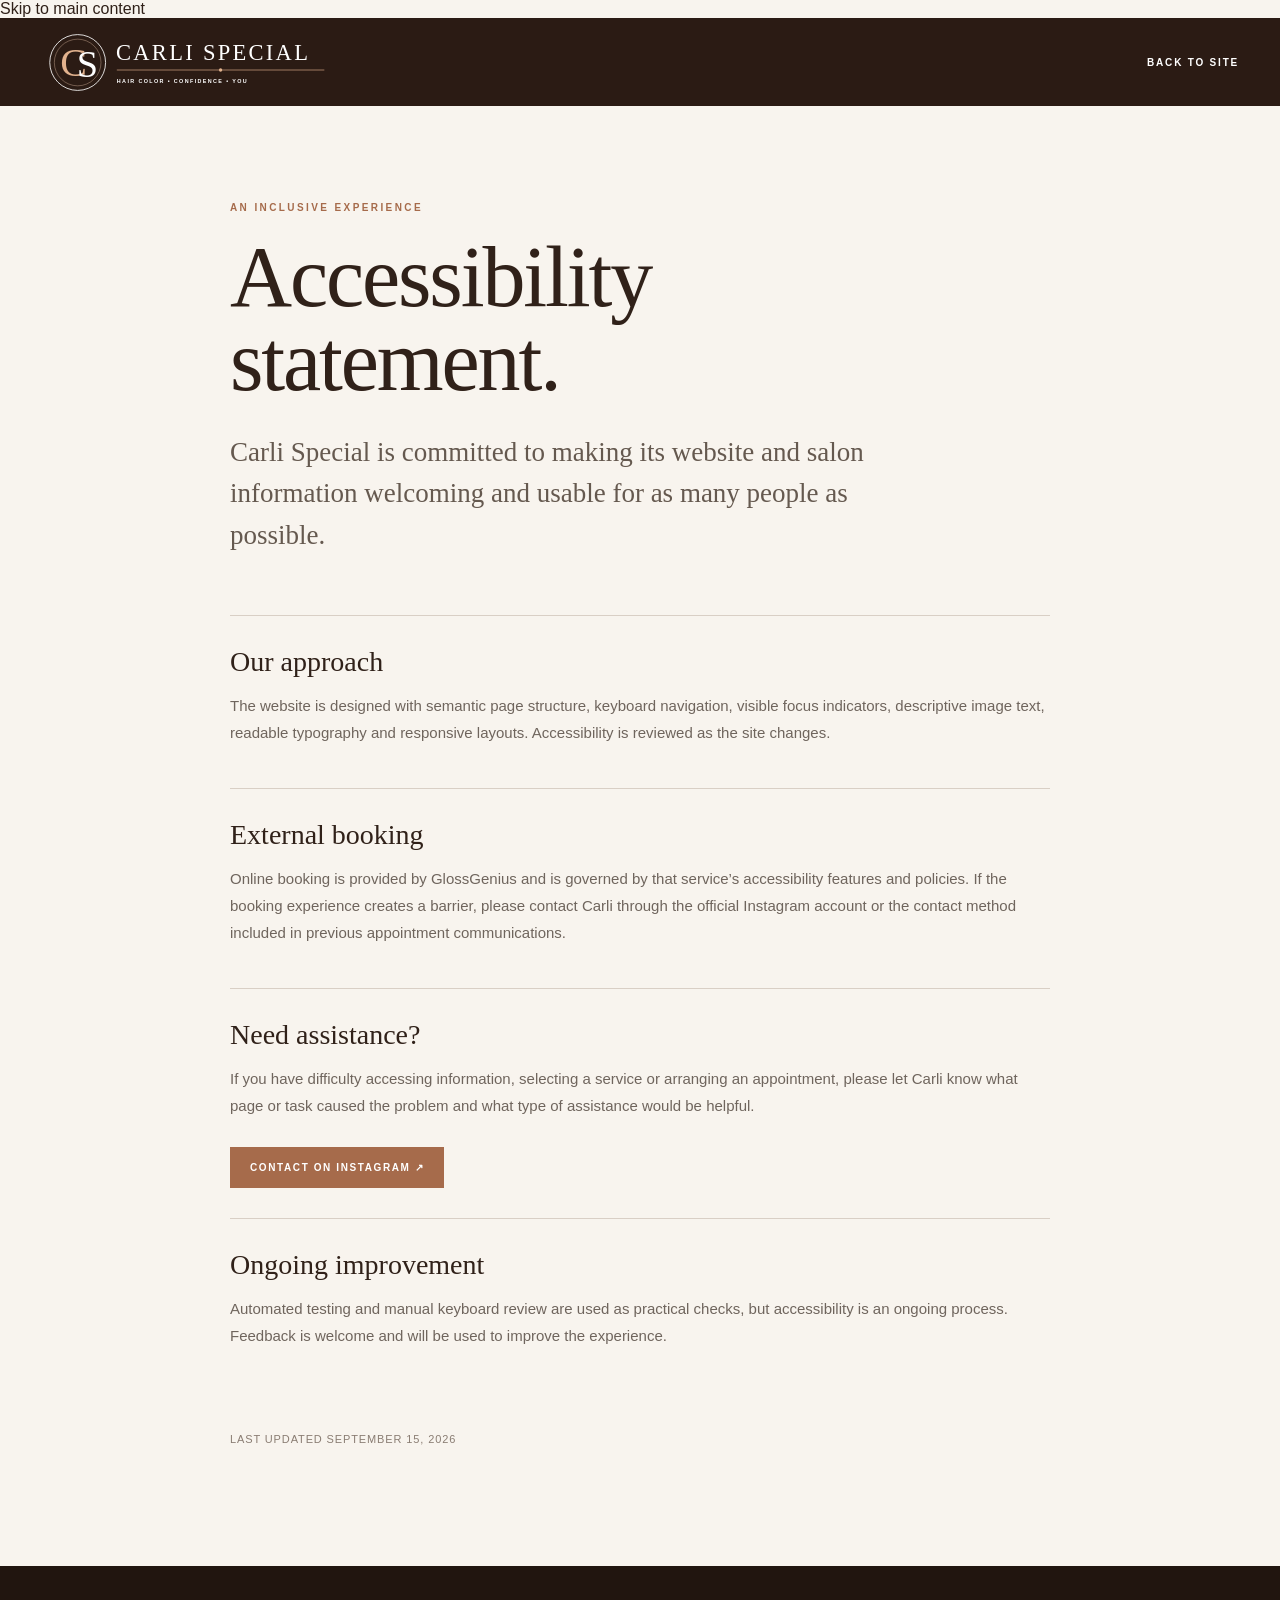
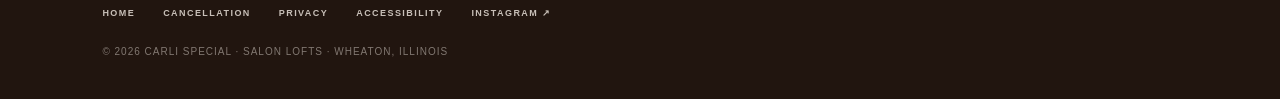
==== accessibility.html @ c28654a2 "Add accessibility statement page" ====
<!doctype html>
<html lang="en"><head><meta charset="utf-8"><meta name="viewport" content="width=device-width,initial-scale=1">
<title>Accessibility Statement | Carli Special</title><meta name="description" content="Accessibility statement and assistance information for the Carli Special salon website.">
<link rel="canonical" href="https://carlispecial.com/accessibility.html"><link rel="icon" href="./carli-special-mark.svg" type="image/svg+xml">
<link rel="stylesheet" href="./styles.css"><link rel="stylesheet" href="./policy.css"></head>
<body class="policy-body"><a class="skip-link" href="#main-content">Skip to main content</a>
<header class="policy-header"><a class="policy-brand" href="./index.html"><img src="./carli-special-white.svg" alt="Carli Special home"></a><a class="policy-back" href="./index.html">Back to site</a></header>
<main class="policy-main" id="main-content" tabindex="-1"><div class="policy-wrap"><p class="policy-kicker">An inclusive experience</p><h1>Accessibility statement.</h1>
<p class="policy-intro">Carli Special is committed to making its website and salon information welcoming and usable for as many people as possible.</p>
<section class="policy-section"><h2>Our approach</h2><p>The website is designed with semantic page structure, keyboard navigation, visible focus indicators, descriptive image text, readable typography and responsive layouts. Accessibility is reviewed as the site changes.</p></section>
<section class="policy-section"><h2>External booking</h2><p>Online booking is provided by GlossGenius and is governed by that service’s accessibility features and policies. If the booking experience creates a barrier, please contact Carli through the official Instagram account or the contact method included in previous appointment communications.</p></section>
<section class="policy-section"><h2>Need assistance?</h2><p>If you have difficulty accessing information, selecting a service or arranging an appointment, please let Carli know what page or task caused the problem and what type of assistance would be helpful.</p><a class="policy-action" href="https://www.instagram.com/carlispecial/" target="_blank" rel="noopener noreferrer">Contact on Instagram ↗</a></section>
<section class="policy-section"><h2>Ongoing improvement</h2><p>Automated testing and manual keyboard review are used as practical checks, but accessibility is an ongoing process. Feedback is welcome and will be used to improve the experience.</p></section>
<p class="policy-updated">Last updated September 15, 2026</p></div></main><footer class="policy-footer"><nav aria-label="Policy navigation"><a href="./index.html">Home</a><a href="./cancellation.html">Cancellation</a><a href="./privacy.html">Privacy</a><a href="./accessibility.html">Accessibility</a><a href="https://www.instagram.com/carlispecial/" target="_blank" rel="noopener noreferrer">Instagram ↗</a></nav><p>© 2026 CARLI SPECIAL · SALON LOFTS · WHEATON, ILLINOIS</p></footer></body></html>
---- styles.css ----
:root{--serif:Georgia,"Times New Roman",serif;--sans:Arial,Helvetica,sans-serif}
*{box-sizing:border-box}
html{scroll-behavior:smooth}
body{margin:0;background:#f8f4ee;color:#302119;font-family:var(--sans);-webkit-font-smoothing:antialiased}
a{color:inherit;text-decoration:none}
img{display:block;max-width:100%}
button{font:inherit}
.editorial-header{position:fixed;inset:0 0 auto;z-index:100;height:88px;padding:0 3.2vw;display:flex;align-items:center;justify-content:space-between;color:#fff;background:linear-gradient(180deg,rgba(31,19,13,.62),rgba(31,19,13,0));}
.editorial-brand img{width:185px;height:auto;display:block}
.editorial-nav{display:flex;align-items:center;gap:34px}
.editorial-nav a{color:#fff;font-size:10px;font-weight:700;letter-spacing:.25em;text-transform:uppercase;opacity:.88}
.editorial-nav a:hover{opacity:1}
.editorial-nav__cta{padding:20px 29px;background:#b77851;opacity:1!important}
.editorial-menu-toggle{display:none;background:none;border:0;width:42px;height:42px;position:relative;z-index:110}
.editorial-menu-toggle span{position:absolute;left:10px;width:22px;height:1px;background:#fff;transition:.2s}
.editorial-menu-toggle span:first-child{top:17px}.editorial-menu-toggle span:last-child{top:25px}

.editorial-hero{position:relative;min-height:100svh;height:900px;overflow:hidden;color:#fff;display:flex;align-items:flex-end}
.editorial-hero__image{object-fit:cover;object-position:center 44%;filter:saturate(.78)}
.editorial-hero__veil{position:absolute;inset:0;background:linear-gradient(90deg,rgba(35,20,13,.72) 0%,rgba(35,20,13,.36) 48%,rgba(35,20,13,.48) 100%),linear-gradient(0deg,rgba(20,11,7,.64),transparent 55%)}
.editorial-hero__content{position:relative;z-index:2;width:min(620px,55vw);margin:0 0 8.5vh 3.2vw}
.editorial-kicker{margin:0 0 22px;font-size:10px;font-weight:700;letter-spacing:.34em;text-transform:uppercase}
.editorial-kicker--dark{color:#a66b4b}
.editorial-hero h1{margin:0;font-family:var(--serif);font-size:clamp(58px,6.2vw,96px);font-weight:400;line-height:.95;letter-spacing:-.025em}
.editorial-hero__lede{max-width:500px;margin:30px 0 0;color:rgba(255,255,255,.82);font-size:15px;line-height:1.65}
.editorial-actions{display:flex;gap:14px;margin-top:34px}
.editorial-button{display:inline-flex;align-items:center;justify-content:center;min-height:50px;padding:0 25px;font-size:10px;font-weight:700;letter-spacing:.22em;text-transform:uppercase}
.editorial-button--solid{background:#b77851;color:#fff}
.editorial-button--ghost{border:1px solid rgba(255,255,255,.58);color:#fff}

.editorial-menu{padding:110px 8vw 105px;background:#f8f4ee;color:#302119}
.editorial-section-head{max-width:760px;margin-bottom:65px}
.editorial-section-head h2,.editorial-studio h2,.editorial-book h2,.editorial-work h2{margin:0;font-family:var(--serif);font-size:clamp(44px,5vw,70px);font-weight:400;line-height:1.02;letter-spacing:-.02em}
.editorial-section-head p:last-child{max-width:500px;margin:22px 0 0;color:#756d67;line-height:1.7}
.editorial-service-list{
  border-top:1px solid #d9cfc5;
}
.editorial-service{
  position:relative;
  display:grid;
  grid-template-columns:minmax(250px, .95fr) minmax(300px, 1.55fr) 95px 34px;
  gap:34px;
  align-items:center;
  padding:31px 4px;
  border-bottom:1px solid #d9cfc5;
  transition:background .25s ease, padding .25s ease;
}
.editorial-service::before{
  content:"";
  position:absolute;
  left:0;
  bottom:-1px;
  width:0;
  height:1px;
  background:#a66b4b;
  transition:width .35s ease;
}
.editorial-service:hover{
  padding-left:18px;
  padding-right:18px;
  background:rgba(255,255,255,.48);
}
.editorial-service:hover::before{
  width:100%;
}
.editorial-service__name{
  font-family:var(--serif);
  font-size:30px;
  line-height:1.05;
  letter-spacing:-.015em;
}
.editorial-service__description{
  color:#756d67;
  font-size:13px;
  line-height:1.6;
}
.editorial-service__meta{
  display:flex;
  flex-direction:column;
  align-items:flex-end;
  gap:5px;
  white-space:nowrap;
  text-align:right;
}
.editorial-service__meta strong{
  color:#302119;
  font-size:11px;
  letter-spacing:.16em;
}
.editorial-service__meta small{
  color:#9a8172;
  font-size:8px;
  font-weight:700;
  letter-spacing:.18em;
}
.editorial-service__arrow{
  color:#a66b4b;
  font-size:20px;
  text-align:right;
  transition:transform .25s ease;
}
.editorial-service:hover .editorial-service__arrow{
  transform:translate(3px,-3px);
}
.editorial-center{text-align:center;margin-top:50px}
.editorial-text-link{display:inline-flex;gap:12px;align-items:center;color:#9e6344;font-size:10px;font-weight:700;letter-spacing:.2em}

.editorial-work{padding:105px 0 0;background:#f8f4ee;color:#302119;border-top:1px solid #ded4ca}
.editorial-work__head{padding:0 3.2vw 52px}
.editorial-gallery{display:grid;grid-template-columns:repeat(4,1fr);height:410px}
.editorial-gallery__item{position:relative;overflow:hidden;border-right:1px solid rgba(255,255,255,.5)}
.editorial-gallery__item img{transition:transform .7s ease,filter .7s ease}
.editorial-gallery__item:hover img{transform:scale(1.035);filter:saturate(1.05)}
.editorial-gallery__veil{position:absolute;inset:55% 0 0;background:linear-gradient(0deg,rgba(37,24,18,.72),transparent)}
.editorial-gallery__caption{position:absolute;left:16px;right:16px;bottom:16px;color:#fff;display:flex;flex-direction:column;gap:6px}
.editorial-gallery__caption strong{font-family:var(--serif);font-size:17px;font-weight:400}
.editorial-gallery__caption small{font-size:8px;font-weight:700;letter-spacing:.22em}

.editorial-studio{display:grid;grid-template-columns:minmax(0,1.05fr) minmax(0,1fr);gap:6vw;padding:105px 3.2vw;background:#f8f4ee;color:#302119;align-items:center}
.editorial-studio__image{position:relative;min-height:520px;overflow:hidden}
.editorial-studio__copy{max-width:560px;padding-right:5vw}
.editorial-studio__copy h2{margin-bottom:30px}
.editorial-studio__copy p:not(.editorial-kicker):not(.editorial-studio__signature){color:#756d67;line-height:1.8;font-size:15px;margin:0 0 22px}
.editorial-studio__signature{font-family:var(--serif);font-style:italic;font-size:20px;margin:34px 0;color:#6c4939}

.editorial-quote{padding:120px 12vw;text-align:center;background:#eee3d8;color:#302119}
.editorial-quote p{margin:0;font-family:var(--serif);font-size:58px;color:#b77851}
.editorial-quote blockquote{max-width:820px;margin:0 auto 25px;font-family:var(--serif);font-size:clamp(36px,4.5vw,62px);font-weight:400;line-height:1.05}
.editorial-quote span{font-size:9px;font-weight:700;letter-spacing:.25em;color:#806b5d}
.editorial-book{display:flex;align-items:center;justify-content:space-between;gap:30px;padding:110px 8vw;background:#302119;color:#f7f0e8}
.editorial-book h2{font-size:clamp(46px,5vw,72px)}
.editorial-footer{display:grid;grid-template-columns:1fr auto 1fr;align-items:end;gap:40px;padding:55px 3.2vw;background:#21150f;color:#f7f0e8}
.editorial-footer img{width:210px;height:auto}.editorial-footer p{margin:12px 0 0;font-size:11px;letter-spacing:.16em;text-transform:uppercase;opacity:.65}.editorial-footer__links{display:flex;gap:25px;font-size:10px;font-weight:700;letter-spacing:.18em;text-transform:uppercase}.editorial-footer small{justify-self:end;font-size:10px;opacity:.55}

@media(max-width:760px){
 .editorial-header{height:72px;padding:0 20px;background:linear-gradient(180deg,rgba(27,17,12,.78),rgba(27,17,12,0))}
 .editorial-brand img{width:150px}.editorial-nav{display:none}.editorial-menu-toggle{display:block}
 .editorial-header.is-open{background:#241711}
 .editorial-header.is-open .editorial-nav{position:fixed;inset:72px 0 0;display:flex;flex-direction:column;align-items:stretch;gap:0;padding:22px 24px 30px;background:#241711;color:#f9f2ea;overflow-y:auto;border-top:1px solid rgba(255,255,255,.08);box-shadow:0 18px 40px rgba(0,0,0,.28)}
 .editorial-header.is-open .editorial-nav a{display:flex;align-items:center;min-height:58px;padding:16px 0;color:#f9f2ea!important;font-size:13px;font-weight:700;letter-spacing:.24em;text-transform:uppercase;opacity:1;border-bottom:1px solid rgba(249,242,234,.14)}
 .editorial-header.is-open .editorial-nav a:not(.editorial-nav__cta)::after{content:'↗';margin-left:auto;color:#c58a65;font-size:14px;letter-spacing:0}
 .editorial-header.is-open .editorial-nav__cta{justify-content:center;margin-top:26px;padding:0 22px;min-height:56px;background:#c17c55;color:#fff!important;border:1px solid #d49a78;box-shadow:0 10px 28px rgba(0,0,0,.24);letter-spacing:.22em;border-radius:1px}
 .editorial-header.is-open .editorial-nav__cta::after{display:none}
 .editorial-header.is-open .editorial-nav__cta:hover{background:#cf8960}
 .editorial-header.is-open .editorial-menu-toggle span:first-child{top:21px;transform:rotate(45deg)}.editorial-header.is-open .editorial-menu-toggle span:last-child{top:21px;transform:rotate(-45deg)}
 .editorial-hero{height:88svh;min-height:680px}.editorial-hero__image{object-position:center 42%}.editorial-hero__veil{background:linear-gradient(90deg,rgba(36,20,13,.72),rgba(36,20,13,.36)),linear-gradient(0deg,rgba(20,11,7,.76),transparent 60%)}.editorial-hero__content{width:auto;margin:0 22px 42px}.editorial-hero h1{font-size:clamp(50px,14vw,72px)}.editorial-hero__lede{font-size:14px;margin-top:22px}.editorial-actions{gap:10px;margin-top:26px;flex-wrap:wrap}.editorial-button{min-height:48px;padding:0 17px;font-size:9px}
 .editorial-menu{padding:75px 22px;background:#2b1b14;color:#f7f0e8}.editorial-section-head{margin-bottom:42px}.editorial-section-head p:last-child{color:rgba(247,240,232,.7)}.editorial-menu .editorial-kicker--dark,.editorial-work .editorial-kicker--dark{color:#c58a65}.editorial-section-head h2{font-size:45px}.editorial-service{grid-template-columns:minmax(0,1fr) auto 24px;gap:12px;padding:25px 0}.editorial-service:hover{padding-left:0;padding-right:0;background:transparent}.editorial-service__name{font-size:22px}.editorial-service__description{grid-column:1/3;font-size:12px;color:rgba(247,240,232,.68);margin-top:-3px}.editorial-service__meta{grid-column:2;grid-row:1;align-items:flex-end;gap:4px}.editorial-service__meta strong{color:#f7f0e8;font-size:9px;letter-spacing:.14em}.editorial-service__meta small{color:rgba(247,240,232,.5);font-size:7px;letter-spacing:.14em}.editorial-service__arrow{grid-column:3;grid-row:1;font-size:17px}.editorial-service::before{background:#c58a65}.editorial-text-link{color:#d09a77}
 .editorial-work{padding:75px 0 0;background:#f8f4ee}.editorial-work__head{padding:0 22px 38px}.editorial-work h2{font-size:43px}.editorial-gallery{grid-template-columns:repeat(2,1fr);height:460px}.editorial-gallery__caption{left:12px;right:12px;bottom:12px}.editorial-gallery__caption strong{font-size:14px}.editorial-gallery__caption small{font-size:7px}
 .editorial-studio{grid-template-columns:1fr;gap:42px;padding:75px 22px;background:#f8f4ee}.editorial-studio__image{min-height:420px;order:1}.editorial-studio__copy{order:2;padding:0}.editorial-studio__copy h2{font-size:45px}.editorial-studio__copy p:not(.editorial-kicker):not(.editorial-studio__signature){font-size:14px}.editorial-studio__signature{font-size:18px}
 .editorial-quote{padding:85px 22px;background:#eee3d8}.editorial-quote blockquote{font-size:38px}.editorial-book{padding:75px 22px;display:block;background:#2b1b14}.editorial-book h2{font-size:45px;margin-bottom:30px}
 .editorial-footer{grid-template-columns:1fr;padding:45px 22px;gap:28px}.editorial-footer__links{flex-wrap:wrap}.editorial-footer small{justify-self:start}
}
---- policy.css ----
/* Carli Special policy pages */
.policy-body{background:#f8f4ee;color:#302119}
.policy-header{position:relative;height:88px;padding:0 3.2vw;display:flex;align-items:center;justify-content:space-between;background:#2b1b14;color:#fff}
.policy-brand img{display:block;width:300px;max-width:58vw}
.policy-back{font-size:10px;font-weight:700;letter-spacing:.18em;text-transform:uppercase}
.policy-main{min-height:65vh;padding:96px max(22px,8vw) 110px}
.policy-wrap{max-width:820px;margin:0 auto}
.policy-kicker{margin:0 0 22px;color:#a66b4b;font-size:10px;font-weight:700;letter-spacing:.24em;text-transform:uppercase}
.policy-main h1{max-width:760px;margin:0 0 28px;font-family:var(--serif);font-size:clamp(48px,7vw,86px);font-weight:400;line-height:.98;letter-spacing:-.025em}
.policy-intro{max-width:700px;margin:0 0 58px;color:#65594f;font-family:var(--serif);font-size:clamp(20px,2.2vw,27px);line-height:1.55}
.policy-section{padding:30px 0;border-top:1px solid #d9cfc5}
.policy-section h2{margin:0 0 14px;font-family:var(--serif);font-size:28px;font-weight:400}
.policy-section p,.policy-section li{color:#6f655d;font-size:15px;line-height:1.8}
.policy-section p{margin:0 0 12px}.policy-section ul{margin:8px 0 0;padding-left:22px}
.policy-action{display:inline-flex;margin-top:16px;padding:15px 20px;background:#a66b4b;color:#fff;font-size:10px;font-weight:700;letter-spacing:.16em;text-transform:uppercase}
.policy-updated{margin-top:42px;color:#8a7d73;font-size:11px;letter-spacing:.08em;text-transform:uppercase}
.policy-footer{padding:42px max(22px,8vw);background:#21150f;color:#f7f0e8}
.policy-footer nav{display:flex;flex-wrap:wrap;gap:18px 28px;margin-bottom:28px}
.policy-footer a{font-size:9px;font-weight:700;letter-spacing:.16em;text-transform:uppercase;color:rgba(247,240,232,.78)}
.policy-footer p{margin:0;color:rgba(247,240,232,.45);font-size:10px;letter-spacing:.1em}
@media(max-width:760px){.policy-header{height:76px;padding:0 20px}.policy-brand img{width:220px}.policy-main{padding:72px 22px 82px}.policy-main h1{font-size:48px}.policy-intro{margin-bottom:42px;font-size:21px}.policy-section h2{font-size:25px}.policy-section p,.policy-section li{font-size:14px}.policy-back{font-size:8px}}
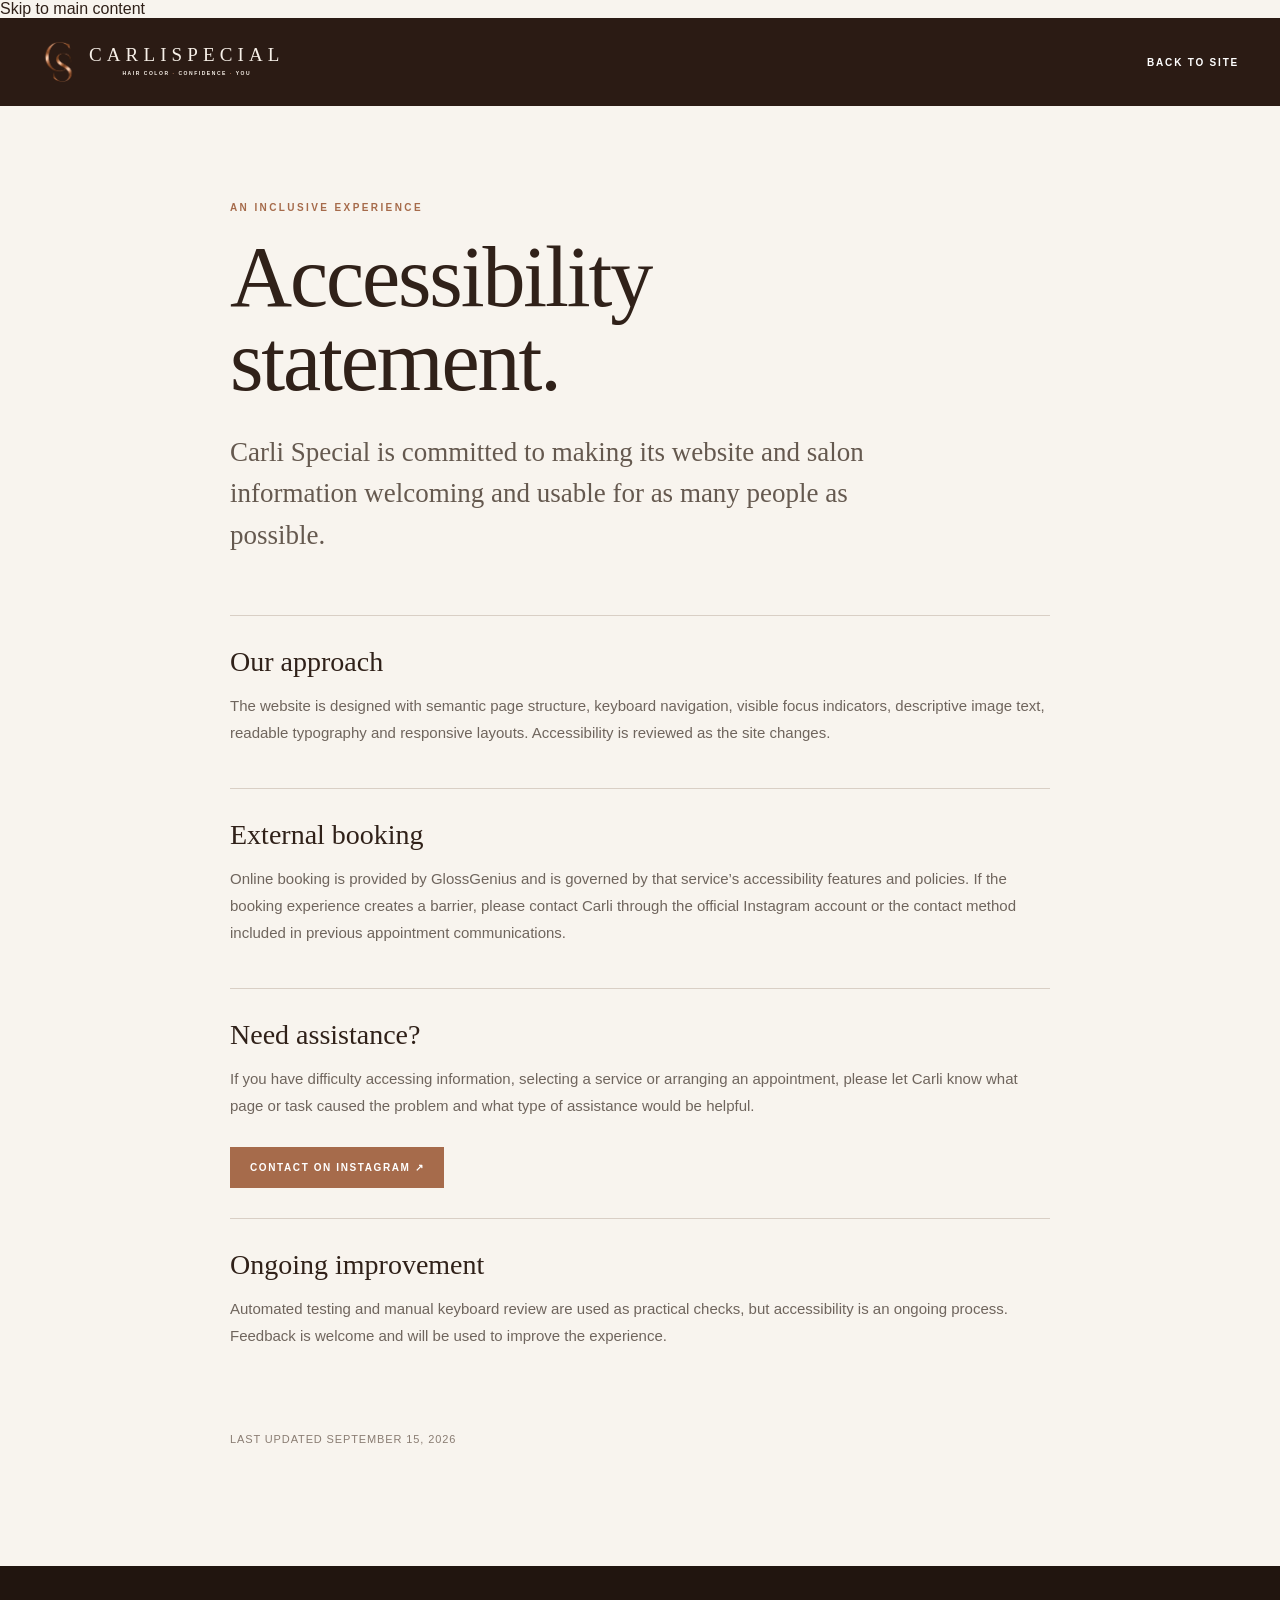
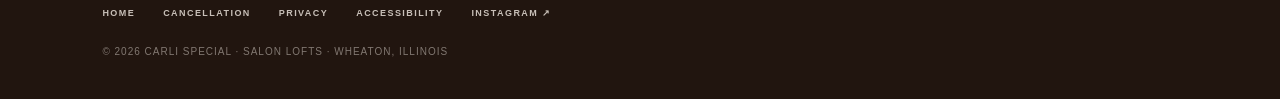
==== commit 319ca01c: "Update site branding with new Carli Special logo" ====
--- a/accessibility.html
+++ b/accessibility.html
@@ -2,9 +2,12 @@
 <html lang="en"><head><meta charset="utf-8"><meta name="viewport" content="width=device-width,initial-scale=1">
 <title>Accessibility Statement | Carli Special</title><meta name="description" content="Accessibility statement and assistance information for the Carli Special salon website.">
 <link rel="canonical" href="https://carlispecial.com/accessibility.html"><link rel="icon" href="./carli-special-mark.svg" type="image/svg+xml">
+  <link rel="icon" href="./favicon-32.png" type="image/png" sizes="32x32">
+  <link rel="apple-touch-icon" href="./apple-touch-icon.png" sizes="180x180">
+  <link rel="manifest" href="./site.webmanifest">
 <link rel="stylesheet" href="./styles.css"><link rel="stylesheet" href="./policy.css"></head>
 <body class="policy-body"><a class="skip-link" href="#main-content">Skip to main content</a>
-<header class="policy-header"><a class="policy-brand" href="./index.html"><img src="./carli-special-white.svg" alt="Carli Special home"></a><a class="policy-back" href="./index.html">Back to site</a></header>
+<header class="policy-header"><a class="policy-brand" href="./index.html" aria-label="Carli Special home"><span class="brand-lockup"><img class="brand-lockup__mark" src="./carli-special-monogram.png" alt="" aria-hidden="true"><span class="brand-lockup__type"><strong>CARLISPECIAL</strong><small>HAIR COLOR <i>·</i> CONFIDENCE <i>·</i> YOU</small></span></span></a><a class="policy-back" href="./index.html">Back to site</a></header>
 <main class="policy-main" id="main-content" tabindex="-1"><div class="policy-wrap"><p class="policy-kicker">An inclusive experience</p><h1>Accessibility statement.</h1>
 <p class="policy-intro">Carli Special is committed to making its website and salon information welcoming and usable for as many people as possible.</p>
 <section class="policy-section"><h2>Our approach</h2><p>The website is designed with semantic page structure, keyboard navigation, visible focus indicators, descriptive image text, readable typography and responsive layouts. Accessibility is reviewed as the site changes.</p></section>
--- a/styles.css
+++ b/styles.css
@@ -10,7 +10,7 @@
 .editorial-nav{display:flex;align-items:center;gap:34px}
 .editorial-nav a{color:#fff;font-size:10px;font-weight:700;letter-spacing:.25em;text-transform:uppercase;opacity:.88}
 .editorial-nav a:hover{opacity:1}
-.editorial-nav__cta{padding:20px 29px;background:#b77851;opacity:1!important}
+.editorial-nav__cta{padding:20px 29px;background:#955236;opacity:1!important}
 .editorial-menu-toggle{display:none;background:none;border:0;width:42px;height:42px;position:relative;z-index:110}
 .editorial-menu-toggle span{position:absolute;left:10px;width:22px;height:1px;background:#fff;transition:.2s}
 .editorial-menu-toggle span:first-child{top:17px}.editorial-menu-toggle span:last-child{top:25px}
@@ -25,7 +25,7 @@
 .editorial-hero__lede{max-width:500px;margin:30px 0 0;color:rgba(255,255,255,.82);font-size:15px;line-height:1.65}
 .editorial-actions{display:flex;gap:14px;margin-top:34px}
 .editorial-button{display:inline-flex;align-items:center;justify-content:center;min-height:50px;padding:0 25px;font-size:10px;font-weight:700;letter-spacing:.22em;text-transform:uppercase}
-.editorial-button--solid{background:#b77851;color:#fff}
+.editorial-button--solid{background:#955236;color:#fff}
 .editorial-button--ghost{border:1px solid rgba(255,255,255,.58);color:#fff}
 
 .editorial-menu{padding:110px 8vw 105px;background:#f8f4ee;color:#302119}
@@ -103,7 +103,7 @@
   transform:translate(3px,-3px);
 }
 .editorial-center{text-align:center;margin-top:50px}
-.editorial-text-link{display:inline-flex;gap:12px;align-items:center;color:#9e6344;font-size:10px;font-weight:700;letter-spacing:.2em}
+.editorial-text-link{display:inline-flex;gap:12px;align-items:center;color:#905337;font-size:10px;font-weight:700;letter-spacing:.2em}
 
 .editorial-work{padding:105px 0 0;background:#f8f4ee;color:#302119;border-top:1px solid #ded4ca}
 .editorial-work__head{padding:0 3.2vw 52px}
--- a/policy.css
+++ b/policy.css
@@ -19,3 +19,6 @@
 .policy-footer a{font-size:9px;font-weight:700;letter-spacing:.16em;text-transform:uppercase;color:rgba(247,240,232,.78)}
 .policy-footer p{margin:0;color:rgba(247,240,232,.45);font-size:10px;letter-spacing:.1em}
 @media(max-width:760px){.policy-header{height:76px;padding:0 20px}.policy-brand img{width:220px}.policy-main{padding:72px 22px 82px}.policy-main h1{font-size:48px}.policy-intro{margin-bottom:42px;font-size:21px}.policy-section h2{font-size:25px}.policy-section p,.policy-section li{font-size:14px}.policy-back{font-size:8px}}
+
+/* New Carli Special brand lockup */
+.policy-brand{color:#f7f0e8}.policy-brand .brand-lockup{display:inline-flex;align-items:center;gap:10px;line-height:1}.policy-brand .brand-lockup__mark{width:38px;height:44px;object-fit:contain}.policy-brand .brand-lockup__type{display:flex;flex-direction:column;align-items:center;gap:7px}.policy-brand .brand-lockup__type strong{font-family:Georgia,"Times New Roman",serif;font-size:19px;font-weight:400;letter-spacing:.27em;white-space:nowrap}.policy-brand .brand-lockup__type small{font-size:5px;font-weight:700;letter-spacing:.31em;white-space:nowrap}.policy-brand .brand-lockup__type i{color:#c98c67;font-style:normal}@media(max-width:760px){.policy-brand .brand-lockup{gap:7px}.policy-brand .brand-lockup__mark{width:29px;height:34px}.policy-brand .brand-lockup__type{gap:5px}.policy-brand .brand-lockup__type strong{font-size:14px;letter-spacing:.2em}.policy-brand .brand-lockup__type small{font-size:3.7px;letter-spacing:.18em}}
